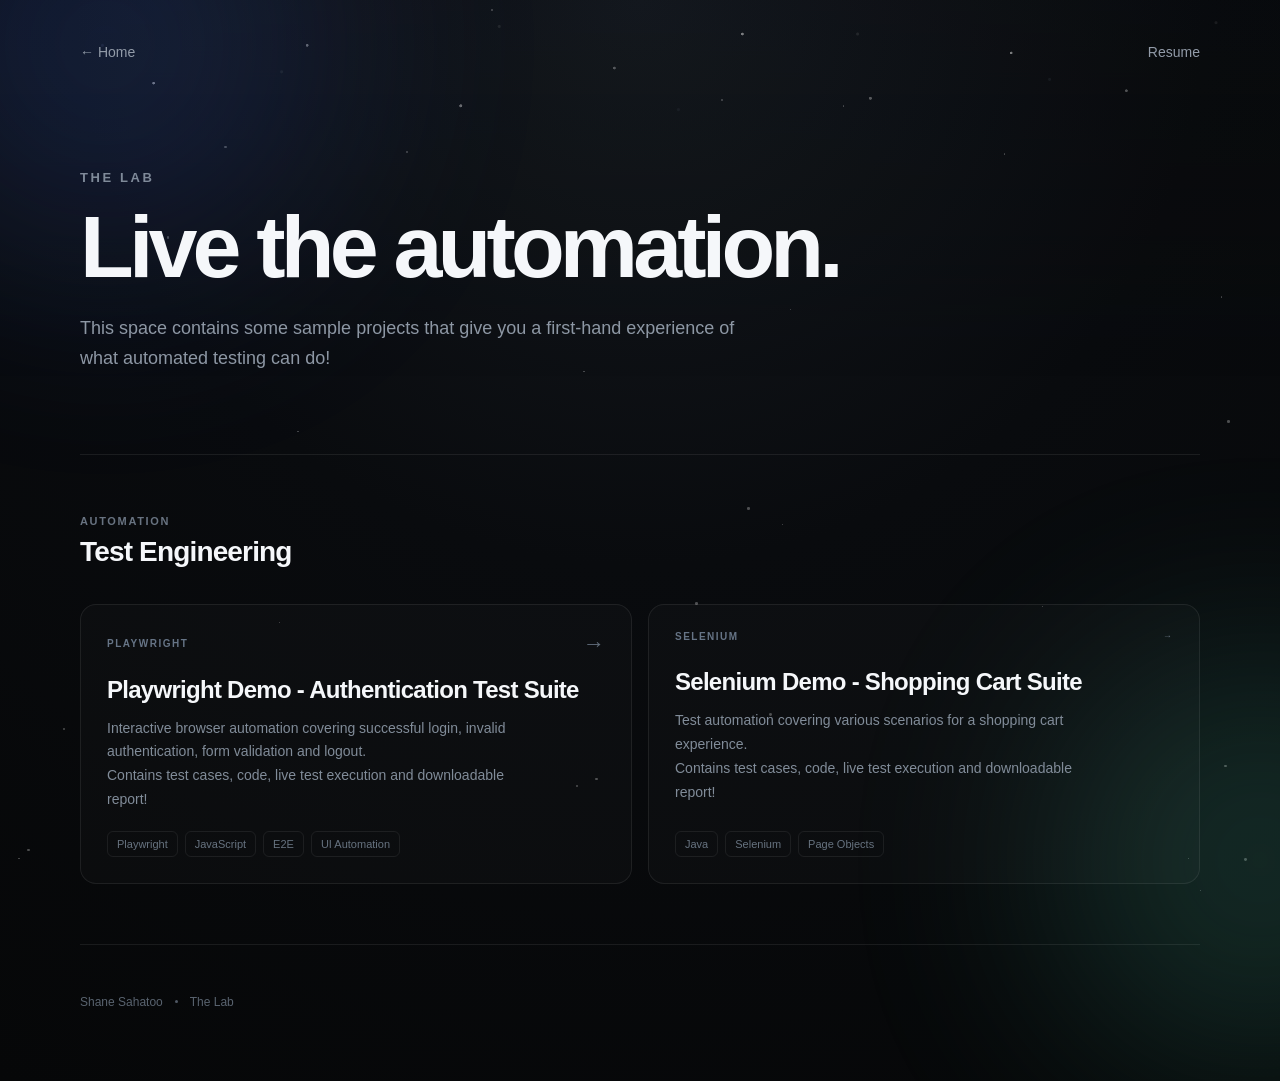
==== lab.html @ c2a59914 "First resume draft" ====
<!DOCTYPE html>
<html lang="en">
<head>
  <meta charset="UTF-8">
  <meta name="viewport" content="width=device-width, initial-scale=1.0">

  <title>The Lab | Shane Sahatoo</title>

  <link rel="stylesheet" href="styles.css">
</head>

<body class="lab-page">

<div id="particles" class="particles"></div>
<div class="star-sky"></div>

<div class="background-glow background-glow-one"></div>
<div class="background-glow background-glow-two"></div>

<main class="lab-shell">

  <nav class="resume-nav">

    <a href="index.html" class="back-link">
      ← Home
    </a>

    <div class="resume-nav-actions">

      <a href="resume.html" class="nav-link">
        Resume
      </a>

    </div>

  </nav>

  <header class="lab-header">

    <p class="eyebrow">
      THE LAB
    </p>

    <h1 class="lab-title">
      Live the automation.
    </h1>

    <p class="lab-description">
      This space contains some sample projects that give
      you a first-hand experience of what automated testing can do!
    </p>

  </header>

  <section class="lab-section">

    <div class="lab-section-heading">

      <div>
        <p class="lab-label">
          AUTOMATION
        </p>

        <h2>
          Test Engineering
        </h2>
      </div>

    </div>

    <div class="lab-project-grid">

      <a
              href="labs/playwright-login.html"
              class="lab-project-card"
      >

        <div class="project-card-top">

                        <span class="project-framework">
                            PLAYWRIGHT
                        </span>

          <span class="project-arrow">
                            →
                        </span>

        </div>

        <div>

          <h3>
            Playwright Demo - Authentication Test Suite
          </h3>

          <p>
            Interactive browser automation covering
            successful login, invalid authentication,
            form validation and logout.
          </p>
          <p>
            Contains test cases, code, live test execution
            and downloadable report!
          </p>

        </div>

        <div class="project-tags">

          <span>Playwright</span>
          <span>JavaScript</span>
          <span>E2E</span>
          <span>UI Automation</span>

        </div>

      </a>


      <a
              href="labs/selenium-cart.html"
              class="lab-project-card"
      >

        <div class="project-card-top">

                        <span class="project-framework">
                            SELENIUM
                        </span>

          <span class="project-coming">
                            →
                        </span>

        </div>

        <div>

          <h3>
            Selenium Demo - Shopping Cart Suite
          </h3>

          <p>
            Test automation covering various scenarios
            for a shopping cart experience.
          </p>
          <p>
            Contains test cases, code, live test execution
            and downloadable report!
          </p>

        </div>

        <div class="project-tags">

          <span>Java</span>
          <span>Selenium</span>
          <span>Page Objects</span>

        </div>

      </a>

    </div>

  </section>


<!--  <section class="lab-section">-->

<!--    <div class="lab-section-heading">-->

<!--      <div>-->
<!--        <p class="lab-label">-->
<!--          EXPANDING THE LAB-->
<!--        </p>-->

<!--        <h2>-->
<!--          Data & AI-->
<!--        </h2>-->
<!--      </div>-->

<!--    </div>-->

<!--    <div class="lab-project-grid">-->

<!--      <div class="lab-project-card coming-soon">-->

<!--        <div class="project-card-top">-->

<!--                        <span class="project-framework">-->
<!--                            DATA SCIENCE-->
<!--                        </span>-->

<!--          <span class="project-coming">-->
<!--                            COMING SOON-->
<!--                        </span>-->

<!--        </div>-->

<!--        <div>-->

<!--          <h3>-->
<!--            Data Analysis Projects-->
<!--          </h3>-->

<!--          <p>-->
<!--            Exploratory analysis, visualization-->
<!--            and data-driven experiments.-->
<!--          </p>-->

<!--        </div>-->

<!--      </div>-->


<!--      <div class="lab-project-card coming-soon">-->

<!--        <div class="project-card-top">-->

<!--                        <span class="project-framework">-->
<!--                            MACHINE LEARNING-->
<!--                        </span>-->

<!--          <span class="project-coming">-->
<!--                            COMING SOON-->
<!--                        </span>-->

<!--        </div>-->

<!--        <div>-->

<!--          <h3>-->
<!--            Machine Learning Experiments-->
<!--          </h3>-->

<!--          <p>-->
<!--            Model training, evaluation-->
<!--            and interactive prediction projects.-->
<!--          </p>-->

<!--        </div>-->

<!--      </div>-->

<!--    </div>-->

<!--  </section>-->

  <footer class="resume-footer">

    <p>Shane Sahatoo</p>

    <span></span>

    <p>The Lab</p>

  </footer>

</main>

<script src="script.js"></script>

</body>
</html>
---- styles.css ----
* {
box-sizing: border-box;
margin: 0;
padding: 0;
}

html {
scroll-behavior: smooth;
}

body {
min-height: 100vh;
overflow-x: hidden;

font-family:
Inter,
-apple-system,
BlinkMacSystemFont,
"Segoe UI",
sans-serif;

background:
radial-gradient(circle at top, #15191f 0%, #090b0e 45%, #060708 100%);

color: #f5f7fa;
}

/* Subtle background lighting */

.background-glow {
position: fixed;
border-radius: 50%;
filter: blur(120px);
pointer-events: none;
opacity: 0.18;
}

.background-glow-one {
width: 450px;
height: 450px;
background: #4f7cff;

top: -180px;
left: -120px;
}

.background-glow-two {
width: 400px;
height: 400px;
background: #5be7c4;

right: -180px;
bottom: -160px;
}

/* Main layout */

.hero {
position: relative;
z-index: 1;

min-height: 100vh;
max-width: 1100px;

margin: 0 auto;
padding: 72px 32px 32px;

display: flex;
flex-direction: column;
justify-content: center;
}

/* Intro */

.intro {
    max-width: 780px;
    margin: 0 auto 56px;

    text-align: center;
}

.eyebrow {
margin-bottom: 20px;

font-size: 13px;
font-weight: 600;

letter-spacing: 0.2em;

color: #7f8a99;
}

h1 {
font-size: clamp(52px, 8vw, 92px);
font-weight: 650;

letter-spacing: -0.055em;
line-height: 0.95;

margin-bottom: 28px;
}

.tagline {
font-size: clamp(24px, 3vw, 36px);
font-weight: 400;

line-height: 1.2;
letter-spacing: -0.025em;

color: #d9dde3;

margin-bottom: 24px;
}

.tagline span {
color: #8292ad;
}

.description {
    max-width: 680px;
    margin: 0 auto;

    font-size: 17px;
    line-height: 1.7;

    color: #8f98a5;
}

/* Cards */

.actions {
display: grid;
grid-template-columns: repeat(2, 1fr);

gap: 18px;

margin-bottom: 56px;
}

.option-card {
position: relative;

width: 100%;
min-height: 190px;

display: flex;
flex-direction: column;
justify-content: space-between;

padding: 24px;

text-align: left;

background: rgba(255, 255, 255, 0.025);

border: 1px solid rgba(255, 255, 255, 0.09);
border-radius: 18px;

color: inherit;

cursor: pointer;

backdrop-filter: blur(14px);

transition:
transform 0.25s ease,
border-color 0.25s ease,
background 0.25s ease;
}

.option-card:hover {
transform: translateY(-5px);

border-color: rgba(255, 255, 255, 0.2);

background: rgba(255, 255, 255, 0.055);
}

.option-number {
font-size: 12px;
font-weight: 600;

letter-spacing: 0.14em;

color: #616a76;
}

.option-content h2 {
margin-bottom: 10px;

font-size: 27px;
font-weight: 550;

letter-spacing: -0.03em;
}

.option-content p {
max-width: 380px;

font-size: 15px;
line-height: 1.6;

color: #8d96a3;
}

.arrow {
position: absolute;

right: 24px;
top: 24px;

font-size: 24px;

color: #59616c;

transition:
transform 0.25s ease,
color 0.25s ease;
}

.option-card:hover .arrow {
transform: translateX(5px);
color: #f5f7fa;
}

/* Slight distinction for the Lab */

.lab-card {
background:
linear-gradient(
135deg,
rgba(79, 124, 255, 0.08),
rgba(255, 255, 255, 0.025)
);
}

.lab-card:hover {
border-color: rgba(104, 142, 255, 0.35);
}

/* Footer */

footer {
display: flex;
align-items: center;
justify-content: center;
gap: 12px;

font-size: 12px;

color: #5f6874;
}

footer span {
width: 3px;
height: 3px;

background: #505864;

border-radius: 50%;
}

/* Mobile */

@media (max-width: 700px) {

.hero {
padding: 60px 20px 28px;
justify-content: flex-start;
}

.intro {
margin-top: 40px;
margin-bottom: 42px;
}

h1 {
font-size: 52px;
}

.tagline {
font-size: 25px;
}

.description {
font-size: 16px;
}

.actions {
grid-template-columns: 1fr;
margin-bottom: 42px;
}

.option-card {
min-height: 165px;
}

footer {
flex-wrap: wrap;
}
}
/* Animated drifting glows */

.background-glow-one {
    animation: driftOne 14s ease-in-out infinite alternate;
}

.background-glow-two {
    animation: driftTwo 18s ease-in-out infinite alternate;
}

@keyframes driftOne {
    from {
        transform: translate(0, 0) scale(1);
    }

    to {
        transform: translate(90px, 70px) scale(1.15);
    }
}

@keyframes driftTwo {
    from {
        transform: translate(0, 0) scale(1);
    }

    to {
        transform: translate(-80px, -60px) scale(1.1);
    }
}

/* Particle layer */

.particles {
    position: fixed;
    inset: 0;

    pointer-events: none;
    overflow: hidden;

    z-index: 0;
}

.particle {
    position: absolute;

    width: 3px;
    height: 3px;

    border-radius: 50%;

    background: rgba(255, 255, 255, 0.28);

    animation: floatParticle linear infinite;
}

@keyframes floatParticle {
    from {
        transform: translateY(20px);
        opacity: 0;
    }

    15% {
        opacity: 0.4;
    }

    85% {
        opacity: 0.4;
    }

    to {
        transform: translateY(-120px);
        opacity: 0;
    }
}

/* Keep actual content above particles */

.hero {
    z-index: 1;
}

/* Accessibility */

@media (prefers-reduced-motion: reduce) {

    .background-glow,
    .particle {
        animation: none !important;
    }
}
.intro > *,
.actions,
footer {
    opacity: 0;
    transform: translateY(18px);

    animation: fadeUp 0.7s ease forwards;
}

.eyebrow {
    animation-delay: 0.1s;
}

h1 {
    animation-delay: 0.22s;
}

.tagline {
    animation-delay: 0.34s;
}

.description {
    animation-delay: 0.46s;
}

.actions {
    animation-delay: 0.6s;
}

footer {
    animation-delay: 0.75s;
}

@keyframes fadeUp {
    to {
        opacity: 1;
        transform: translateY(0);
    }
}

/* Slight extra animation on the cards */

.option-card {
    overflow: hidden;
}

.option-card::before {
    content: "";

    position: absolute;
    inset: 0;

    background: linear-gradient(
        120deg,
        transparent 20%,
        rgba(255, 255, 255, 0.055) 50%,
        transparent 80%
    );

    transform: translateX(-120%);

    transition: transform 0.7s ease;
}

.option-card:hover::before {
    transform: translateX(120%);
}

/* Respect reduced-motion preferences */

@media (prefers-reduced-motion: reduce) {

    .intro > *,
    .actions,
    footer {
        opacity: 1;
        transform: none;
        animation: none;
    }

    .option-card::before {
        display: none;
    }
}
/* -------------------------
   Subtle star sky at top
-------------------------- */

.star-sky {
    position: fixed;
    top: 0;
    left: 0;
    width: 100%;
    height: 42vh;

    pointer-events: none;
    z-index: 0;

    opacity: 0.58;

    background:
        radial-gradient(circle at 12% 22%, rgba(255, 255, 255, 0.95) 0 1px, transparent 1.6px),
        radial-gradient(circle at 24% 12%, rgba(255, 255, 255, 0.7) 0 1px, transparent 1.7px),
        radial-gradient(circle at 36% 28%, rgba(255, 255, 255, 0.9) 0 1.2px, transparent 1.8px),
        radial-gradient(circle at 48% 18%, rgba(255, 255, 255, 0.6) 0 1px, transparent 1.7px),
        radial-gradient(circle at 58% 9%, rgba(255, 255, 255, 0.85) 0 1px, transparent 1.7px),
        radial-gradient(circle at 68% 26%, rgba(255, 255, 255, 0.7) 0 1.1px, transparent 1.8px),
        radial-gradient(circle at 79% 14%, rgba(255, 255, 255, 0.9) 0 1px, transparent 1.6px),
        radial-gradient(circle at 88% 24%, rgba(255, 255, 255, 0.65) 0 1px, transparent 1.7px),
        linear-gradient(
            to bottom,
            rgba(10, 13, 18, 0.1) 0%,
            rgba(10, 13, 18, 0.22) 35%,
            rgba(10, 13, 18, 0.5) 70%,
            rgba(10, 13, 18, 0.95) 100%
        );

    mask-image: linear-gradient(to bottom, rgba(0, 0, 0, 1), rgba(0, 0, 0, 0));
    -webkit-mask-image: linear-gradient(to bottom, rgba(0, 0, 0, 1), rgba(0, 0, 0, 0));
}

.star-sky::before {
    background:
        radial-gradient(circle at 18% 30%, rgba(255,255,255,0.55) 0 1px, transparent 2px),
        radial-gradient(circle at 30% 8%, rgba(255,255,255,0.40) 0 1px, transparent 2px),
        radial-gradient(circle at 43% 24%, rgba(255,255,255,0.50) 0 1px, transparent 2px),
        radial-gradient(circle at 61% 16%, rgba(255,255,255,0.38) 0 1px, transparent 2px),
        radial-gradient(circle at 74% 31%, rgba(255,255,255,0.48) 0 1px, transparent 2px),
        radial-gradient(circle at 91% 11%, rgba(255,255,255,0.42) 0 1px, transparent 2px);

    opacity: 0.45;

    animation:
        starDrift 28s ease-in-out infinite alternate,
        starTwinkle 5s ease-in-out infinite alternate;
}

.star-sky::after {
    content: "";
    position: absolute;
    inset: 0;
    pointer-events: none;
}

.star-sky::before {
    background:
        radial-gradient(circle at 18% 30%, rgba(255, 255, 255, 0.45) 0 1px, transparent 2px),
        radial-gradient(circle at 30% 8%, rgba(255, 255, 255, 0.35) 0 1px, transparent 2px),
        radial-gradient(circle at 43% 24%, rgba(255, 255, 255, 0.4) 0 1px, transparent 2px),
        radial-gradient(circle at 61% 16%, rgba(255, 255, 255, 0.35) 0 1px, transparent 2px),
        radial-gradient(circle at 74% 31%, rgba(255, 255, 255, 0.4) 0 1px, transparent 2px),
        radial-gradient(circle at 91% 11%, rgba(255, 255, 255, 0.35) 0 1px, transparent 2px);

    opacity: 0.55;
    animation: twinkleSlow 6s ease-in-out infinite alternate;
}

.star-sky::after {
     background:
            radial-gradient(circle at 8% 12%, rgba(200,220,255,0.40) 0 1px, transparent 2px),
            radial-gradient(circle at 22% 19%, rgba(255,255,255,0.34) 0 1px, transparent 2px),
            radial-gradient(circle at 39% 7%, rgba(255,255,255,0.42) 0 1px, transparent 2px),
            radial-gradient(circle at 53% 29%, rgba(190,215,255,0.35) 0 1px, transparent 2px),
            radial-gradient(circle at 67% 9%, rgba(255,255,255,0.45) 0 1px, transparent 2px),
            radial-gradient(circle at 82% 21%, rgba(210,230,255,0.36) 0 1px, transparent 2px),
            radial-gradient(circle at 95% 6%, rgba(255,255,255,0.38) 0 1px, transparent 2px);

        opacity: 0.35;

        animation:
            starDriftSecond 36s ease-in-out infinite alternate,
            starTwinkleSecond 7s ease-in-out infinite alternate;
    }

    @keyframes skyHaze {
        from {
            transform: translateX(-8px) translateY(0);
            opacity: 0.55;
        }

        to {
            transform: translateX(10px) translateY(6px);
            opacity: 0.85;
        }
}

@keyframes twinkleSlow {
    from {
        opacity: 0.25;
    }
    to {
        opacity: 0.6;
    }
}
@keyframes starDrift {
    from {
        transform: translateX(-8px);
    }

    to {
        transform: translateX(18px);
    }
}
@keyframes starDriftSecond {
    from {
        transform: translateX(-14px);
    }

    to {
        transform: translateX(24px);
    }
}

@keyframes starTwinkle {
    0% {
        opacity: 0.28;
    }

    35% {
        opacity: 0.48;
    }

    65% {
        opacity: 0.34;
    }

    100% {
        opacity: 0.55;
    }
}
/* =========================================================
   RESUME PAGE
========================================================= */

.resume-page {
    min-height: 100vh;
}

.resume-shell {
    position: relative;
    z-index: 1;

    width: min(1120px, calc(100% - 48px));
    margin: 0 auto;

    padding: 32px 0 72px;
}

/* Navigation */

.resume-nav {
    display: flex;
    align-items: center;
    justify-content: space-between;

    padding: 12px 0 60px;
}

.back-link,
.nav-link,
.download-button {
    text-decoration: none;
    color: #929ba8;

    font-size: 14px;

    transition:
        color 0.2s ease,
        border-color 0.2s ease,
        background 0.2s ease;
}

.back-link:hover,
.nav-link:hover {
    color: #ffffff;
}

.resume-nav-actions {
    display: flex;
    align-items: center;
    gap: 22px;
}

.download-button {
    padding: 10px 16px;

    border: 1px solid rgba(255,255,255,0.13);
    border-radius: 9px;

    color: #dce1e7;
}

.download-button:hover {
    color: white;
    border-color: rgba(255,255,255,0.28);
    background: rgba(255,255,255,0.04);
}


/* Header */

.resume-header {
    max-width: 850px;

    padding-bottom: 72px;
}

.resume-name {
    font-size: clamp(48px, 7vw, 82px);

    margin-bottom: 24px;
}

.resume-title {
    max-width: 750px;

    margin-bottom: 24px;

    color: #c6ccd4;

    font-size: clamp(20px, 2.5vw, 28px);
    line-height: 1.35;

    letter-spacing: -0.02em;
}

.resume-summary {
    max-width: 760px;

    color: #8e98a5;

    font-size: 17px;
    line-height: 1.75;
}


/* Main sections */

.resume-section {
    padding: 56px 0;

    border-top: 1px solid rgba(255,255,255,0.08);
}

.section-heading {
    display: flex;
    align-items: center;
    gap: 14px;

    margin-bottom: 42px;
}

.section-heading span {
    color: #555f6d;

    font-size: 12px;
    letter-spacing: 0.12em;
}

.section-heading h2 {
    font-size: 25px;
    font-weight: 550;

    letter-spacing: -0.03em;
}


/* Experience */

.experience-list {
    display: flex;
    flex-direction: column;
}

.experience-item {
    display: grid;
    grid-template-columns: 260px 1fr;

    gap: 50px;

    padding: 42px 0;

    border-top: 1px solid rgba(255,255,255,0.055);
}

.experience-item:first-child {
    border-top: none;
    padding-top: 0;
}

.experience-meta h3 {
    margin-bottom: 6px;

    font-size: 18px;
    font-weight: 550;
}

.experience-meta p {
    margin-bottom: 8px;

    color: #a2abb7;
}

.experience-meta span {
    color: #626c79;

    font-size: 13px;
}

.experience-content > p {
    margin-bottom: 20px;

    color: #a3acb7;

    line-height: 1.7;
}

.experience-content ul {
    padding-left: 18px;

    color: #8d97a4;

    line-height: 1.7;
}

.experience-content li {
    margin-bottom: 11px;
}

.tech-tags {
    display: flex;
    flex-wrap: wrap;

    gap: 8px;

    margin-top: 24px;
}

.tech-tags span {
    padding: 6px 10px;

    border: 1px solid rgba(255,255,255,0.08);
    border-radius: 6px;

    background: rgba(255,255,255,0.025);

    color: #788492;

    font-size: 12px;
}


/* Skills */

.skills-grid {
    display: grid;

    grid-template-columns: repeat(3, 1fr);

    gap: 16px;
}

.skill-group {
    padding: 24px;

    border: 1px solid rgba(255,255,255,0.075);
    border-radius: 14px;

    background: rgba(255,255,255,0.018);
}

.skill-group h3 {
    margin-bottom: 12px;

    font-size: 16px;
    font-weight: 550;
}

.skill-group p {
    color: #848e9b;

    font-size: 14px;
    line-height: 1.6;
}


/* Certifications */

.credential-grid {
    display: grid;

    grid-template-columns: repeat(3, 1fr);

    gap: 16px;
}

.credential-card {
    min-height: 120px;

    padding: 22px;

    border: 1px solid rgba(255,255,255,0.075);
    border-radius: 14px;

    background: rgba(255,255,255,0.018);
}

.credential-card h3 {
    margin-bottom: 10px;

    font-size: 15px;
    font-weight: 550;

    color: #d8dde4;
}

.credential-card p {
    color: #7d8793;

    font-size: 14px;
    line-height: 1.5;
}


/* Education */

.education-card {
    max-width: 520px;
}

.education-card h3 {
    margin-bottom: 8px;

    font-size: 20px;
    font-weight: 550;
}

.education-card p {
    color: #858f9c;
}


/* Footer */

.resume-footer {
    display: flex;
    align-items: center;
    justify-content: flex-start;

    gap: 12px;

    padding-top: 50px;

    color: #59636f;

    font-size: 12px;

    border-top: 1px solid rgba(255,255,255,0.08);
}


/* Mobile */

@media (max-width: 760px) {

    .resume-shell {
        width: min(100% - 36px, 1120px);
    }

    .resume-nav {
        align-items: flex-start;

        padding-bottom: 46px;
    }

    .resume-nav-actions {
        gap: 12px;
    }

    .nav-link {
        display: none;
    }

    .resume-header {
        padding-bottom: 55px;
    }

    .resume-name {
        font-size: 48px;
    }

    .experience-item {
        grid-template-columns: 1fr;

        gap: 24px;

        padding: 34px 0;
    }

    .skills-grid,
    .credential-grid {
        grid-template-columns: 1fr;
    }

    .resume-section {
        padding: 44px 0;
    }
}
.option-card,
.option-card:visited,
.option-card:hover,
.option-card:active {
    text-decoration: none;
}

/* =========================================================
   LAB PAGE
========================================================= */

.lab-shell {
    position: relative;
    z-index: 1;

    width: min(1120px, calc(100% - 48px));

    margin: 0 auto;

    padding: 32px 0 72px;
}


/* Header */

.lab-header {
    max-width: 760px;

    padding: 50px 0 80px;
}

.lab-title {
    font-size: clamp(52px, 8vw, 88px);

    margin-bottom: 24px;

    letter-spacing: -0.055em;
}

.lab-description {
    max-width: 680px;

    font-size: 18px;
    line-height: 1.7;

    color: #8d97a4;
}


/* Sections */

.lab-section {
    padding: 60px 0;

    border-top: 1px solid rgba(255,255,255,0.08);
}

.lab-section-heading {
    display: flex;
    justify-content: space-between;
    align-items: flex-end;

    gap: 24px;

    margin-bottom: 36px;
}

.lab-label {
    margin-bottom: 9px;

    font-size: 11px;
    font-weight: 600;

    letter-spacing: 0.15em;

    color: #687381;
}

.lab-section-heading h2 {
    font-size: 28px;

    font-weight: 550;

    letter-spacing: -0.03em;
}

.lab-status {
    padding: 7px 11px;

    border: 1px solid rgba(120,160,255,0.2);

    border-radius: 999px;

    background: rgba(80,120,220,0.06);

    color: #8da5d9;

    font-size: 12px;
}


/* Main automation layout */

.automation-demo {
    display: grid;

    grid-template-columns: 1.2fr 0.8fr;

    gap: 18px;
}


/* Browser */

.demo-window {
    overflow: hidden;

    border: 1px solid rgba(255,255,255,0.09);

    border-radius: 16px;

    background: rgba(255,255,255,0.02);
}

.window-toolbar {
    min-height: 48px;

    display: flex;
    align-items: center;

    padding: 0 14px;

    border-bottom: 1px solid rgba(255,255,255,0.07);

    background: rgba(255,255,255,0.02);
}

.window-dots {
    display: flex;

    gap: 6px;
}

.window-dots span {
    width: 8px;
    height: 8px;

    border-radius: 50%;

    background: #4a515c;
}

.window-address {
    margin: 0 auto;

    color: #65707c;

    font-size: 11px;
}


/* Demo application */

.demo-app {
    min-height: 440px;

    display: flex;
    align-items: center;
    justify-content: center;

    padding: 40px;

    background:
        radial-gradient(
            circle at top,
            rgba(60,90,150,0.08),
            transparent 55%
        );
}

.login-screen {
    width: 100%;
    max-width: 340px;
}

.demo-app-label {
    margin-bottom: 12px;

    color: #637083;

    font-size: 10px;

    letter-spacing: 0.16em;
}

.login-screen h3 {
    margin-bottom: 8px;

    font-size: 28px;

    font-weight: 550;

    letter-spacing: -0.03em;
}

.demo-subtext {
    margin-bottom: 30px;

    color: #7e8996;

    font-size: 14px;
}

.demo-form {
    display: flex;

    flex-direction: column;
}

.demo-form label {
    margin-bottom: 7px;

    color: #8993a0;

    font-size: 12px;
}

.demo-form input {
    height: 46px;

    margin-bottom: 18px;

    padding: 0 13px;

    border: 1px solid rgba(255,255,255,0.1);

    border-radius: 8px;

    outline: none;

    background: rgba(255,255,255,0.035);

    color: white;

    font-size: 15px;

    transition:
        border-color 0.2s ease,
        box-shadow 0.2s ease;
}

.demo-form input.active-field {
    border-color: rgba(110,150,255,0.55);

    box-shadow:
        0 0 0 3px rgba(80,120,220,0.08);
}

.demo-login-button {
    height: 46px;

    border: none;

    border-radius: 8px;

    background: #e8ebef;

    color: #101317;

    font-size: 14px;

    font-weight: 600;

    cursor: pointer;
}


/* Success screen */

.dashboard-screen {
    text-align: center;

    max-width: 350px;
}

.success-icon {
    width: 60px;
    height: 60px;

    display: flex;
    align-items: center;
    justify-content: center;

    margin: 0 auto 20px;

    border-radius: 50%;

    background: rgba(90,210,150,0.1);

    border: 1px solid rgba(90,210,150,0.25);

    color: #71d69d;

    font-size: 24px;
}

.dashboard-screen h3 {
    margin-bottom: 10px;

    font-size: 26px;
}

.dashboard-screen p {
    color: #86919e;

    line-height: 1.6;
}


/* Test runner */

.test-runner {
    display: flex;

    flex-direction: column;

    min-height: 490px;

    padding: 22px;

    border: 1px solid rgba(255,255,255,0.09);

    border-radius: 16px;

    background: rgba(255,255,255,0.018);
}

.runner-header {
    display: flex;

    align-items: flex-start;
    justify-content: space-between;

    gap: 16px;

    margin-bottom: 20px;
}

.runner-label {
    margin-bottom: 6px;

    font-size: 10px;

    letter-spacing: 0.14em;

    color: #626e7d;
}

.runner-header h3 {
    font-size: 15px;

    font-weight: 500;
}

.test-status {
    padding: 6px 9px;

    border-radius: 999px;

    font-size: 10px;

    letter-spacing: 0.08em;
}

.test-status.idle {
    background: rgba(255,255,255,0.05);

    color: #818b98;
}

.test-status.running {
    background: rgba(90,140,255,0.1);

    color: #88a5e4;
}

.test-status.passed {
    background: rgba(70,200,130,0.1);

    color: #6bd398;
}


/* Console */

.test-console {
    flex: 1;

    min-height: 300px;

    padding: 18px;

    overflow: hidden;

    border: 1px solid rgba(255,255,255,0.065);

    border-radius: 10px;

    background: #080a0c;

    font-family:
        "SFMono-Regular",
        Consolas,
        "Liberation Mono",
        monospace;

    font-size: 12px;

    line-height: 1.8;

    color: #aeb7c1;
}

.console-line {
    animation: consoleAppear 0.3s ease forwards;
}

.console-muted {
    color: #59636f;
}

.console-success {
    color: #64cc92;
}

.console-command {
    color: #8ca7df;
}

@keyframes consoleAppear {
    from {
        opacity: 0;
        transform: translateY(3px);
    }

    to {
        opacity: 1;
        transform: translateY(0);
    }
}


/* Runner buttons */

.runner-actions {
    display: flex;

    gap: 10px;

    margin-top: 16px;
}

.run-test-button,
.reset-test-button {
    min-height: 44px;

    padding: 0 17px;

    border-radius: 8px;

    cursor: pointer;

    font-size: 13px;
}

.run-test-button {
    flex: 1;

    border: none;

    background: #e9edf2;

    color: #11151a;

    font-weight: 600;
}

.run-test-button:disabled {
    opacity: 0.5;

    cursor: default;
}

.reset-test-button {
    border: 1px solid rgba(255,255,255,0.1);

    background: transparent;

    color: #8d97a4;
}


/* Code */

.code-preview {
    margin-top: 18px;

    overflow: hidden;

    border: 1px solid rgba(255,255,255,0.075);

    border-radius: 14px;

    background: rgba(255,255,255,0.014);
}

.code-header {
    display: flex;

    align-items: center;
    justify-content: space-between;

    padding: 14px 18px;

    border-bottom: 1px solid rgba(255,255,255,0.065);

    color: #687380;

    font-size: 11px;
}

.code-preview pre {
    overflow-x: auto;

    padding: 24px;

    margin: 0;
}

.code-preview code {
    color: #a8b3bf;

    font-family:
        "SFMono-Regular",
        Consolas,
        monospace;

    font-size: 13px;

    line-height: 1.75;
}


/* Future labs */

.future-grid {
    display: grid;

    grid-template-columns: repeat(3, 1fr);

    gap: 15px;
}

.future-card {
    min-height: 170px;

    padding: 22px;

    border: 1px solid rgba(255,255,255,0.07);

    border-radius: 14px;

    background: rgba(255,255,255,0.015);
}

.future-card span {
    color: #596573;

    font-size: 11px;
}

.future-card h3 {
    margin: 28px 0 9px;

    font-size: 18px;
}

.future-card p {
    color: #7d8794;

    font-size: 14px;

    line-height: 1.6;
}


/* Utility */

.hidden {
    display: none;
}


/* Mobile */

@media (max-width: 800px) {

    .lab-shell {
        width: min(100% - 36px, 1120px);
    }

    .lab-header {
        padding: 35px 0 60px;
    }

    .lab-title {
        font-size: 52px;
    }

    .automation-demo {
        grid-template-columns: 1fr;
    }

    .demo-app {
        min-height: 390px;

        padding: 28px 20px;
    }

    .future-grid {
        grid-template-columns: 1fr;
    }

    .lab-section-heading {
        align-items: flex-start;

        flex-direction: column;
    }

}

.login-error {
    margin-bottom: 18px;
    padding: 11px 13px;

    border: 1px solid rgba(230, 100, 100, 0.2);
    border-radius: 8px;

    background: rgba(230, 100, 100, 0.06);

    color: #d98686;

    font-size: 13px;
}

.demo-logout-button {
    margin-top: 24px;

    min-height: 44px;
    padding: 0 18px;

    border: 1px solid rgba(255,255,255,0.1);
    border-radius: 8px;

    background: transparent;

    color: #c4cbd4;

    cursor: pointer;
}

.console-error {
    color: #d97f7f;
}

.test-status.failed {
    background: rgba(220, 80, 80, 0.1);
    color: #db8585;
}

/* =========================================================
   TEST CASE EXPLORER
========================================================= */

.test-explorer {
    margin-top: 22px;

    padding-top: 48px;

    border-top: 1px solid rgba(255,255,255,0.07);
}

.test-explorer-header {
    display: flex;
    justify-content: space-between;
    align-items: flex-end;

    gap: 30px;

    margin-bottom: 26px;
}

.test-explorer-header h2 {
    font-size: 26px;
    font-weight: 550;

    letter-spacing: -0.03em;
}

.explorer-description {
    max-width: 400px;

    color: #747f8d;

    font-size: 13px;
    line-height: 1.6;
}


/* Layout */

.test-explorer-layout {
    display: grid;

    grid-template-columns: 330px 1fr;

    gap: 16px;
}


/* Test case menu */

.test-case-list {
    display: flex;
    flex-direction: column;

    gap: 8px;
}

.test-case-item {
    width: 100%;

    display: flex;
    align-items: center;

    gap: 13px;

    padding: 15px;

    text-align: left;

    border: 1px solid rgba(255,255,255,0.07);
    border-radius: 10px;

    background: rgba(255,255,255,0.015);

    color: inherit;

    cursor: pointer;

    transition:
        background 0.2s ease,
        border-color 0.2s ease,
        transform 0.2s ease;
}

.test-case-item:hover {
    background: rgba(255,255,255,0.035);

    border-color: rgba(255,255,255,0.13);
}

.test-case-item.active {
    border-color: rgba(100,140,230,0.35);

    background: rgba(80,120,210,0.07);
}

.test-case-status {
    width: 27px;
    height: 27px;

    flex-shrink: 0;

    display: flex;
    align-items: center;
    justify-content: center;

    border-radius: 50%;

    background: rgba(70,200,130,0.08);

    color: #67cf94;

    font-size: 12px;
}

.test-case-item strong {
    display: block;

    margin-bottom: 4px;

    font-size: 13px;
    font-weight: 550;
}

.test-case-item small {
    display: block;

    color: #687381;

    font-size: 11px;
}


/* Details */

.test-detail-panel {
    min-height: 410px;

    padding: 25px;

    border: 1px solid rgba(255,255,255,0.075);
    border-radius: 13px;

    background: rgba(255,255,255,0.016);
}

.test-detail-heading {
    display: flex;

    align-items: flex-start;
    justify-content: space-between;

    gap: 20px;
}

.test-detail-heading h3 {
    font-size: 21px;

    font-weight: 550;

    letter-spacing: -0.025em;
}

.test-type {
    padding: 6px 9px;

    border: 1px solid rgba(255,255,255,0.08);

    border-radius: 999px;

    color: #7e8997;

    font-size: 10px;

    text-transform: uppercase;

    letter-spacing: 0.08em;
}

.test-description {
    max-width: 650px;

    margin-top: 14px;

    color: #828d9a;

    font-size: 14px;

    line-height: 1.65;
}


/* Tabs */

.test-view-tabs {
    display: flex;

    gap: 5px;

    margin: 28px 0 22px;

    padding-bottom: 10px;

    border-bottom: 1px solid rgba(255,255,255,0.07);
}

.test-view-tab {
    padding: 8px 12px;

    border: none;
    border-radius: 6px;

    background: transparent;

    color: #6f7a88;

    font-size: 12px;

    cursor: pointer;
}

.test-view-tab:hover {
    color: #c7cdd5;
}

.test-view-tab.active {
    background: rgba(255,255,255,0.05);

    color: #e1e5ea;
}


/* Steps */

.test-steps-list {
    margin: 0;

    padding-left: 24px;

    color: #9aa4af;

    line-height: 1.7;
}

.test-steps-list li {
    margin-bottom: 13px;

    padding-left: 5px;
}


/* Code inside explorer */

.test-code-preview {
    margin-top: 0;
}

.test-code-preview pre {
    max-height: 360px;
}


/* Mobile */

@media (max-width: 800px) {

    .test-explorer-header {
        flex-direction: column;
        align-items: flex-start;
    }

    .test-explorer-layout {
        grid-template-columns: 1fr;
    }

    .test-detail-panel {
        min-height: auto;
    }

}

#downloadReportButton:disabled {
    opacity: 0.4;
    cursor: default;
}

/* =========================================================
   LAB PROJECT HUB
========================================================= */

.lab-project-grid {
    display: grid;

    grid-template-columns: repeat(2, 1fr);

    gap: 16px;
}

.lab-project-card {
    min-height: 280px;

    display: flex;
    flex-direction: column;
    justify-content: space-between;

    padding: 26px;

    text-decoration: none;

    border: 1px solid rgba(255,255,255,0.075);
    border-radius: 16px;

    background: rgba(255,255,255,0.018);

    color: inherit;

    transition:
        transform 0.25s ease,
        border-color 0.25s ease,
        background 0.25s ease;
}

a.lab-project-card:hover {
    transform: translateY(-4px);

    border-color: rgba(110,145,230,0.28);

    background: rgba(255,255,255,0.035);
}

.project-card-top {
    display: flex;
    align-items: center;
    justify-content: space-between;
}

.project-framework {
    color: #667486;

    font-size: 10px;

    font-weight: 600;

    letter-spacing: 0.15em;
}

.project-arrow {
    color: #606c79;

    font-size: 22px;

    transition: transform 0.2s ease;
}

a.lab-project-card:hover .project-arrow {
    transform: translateX(5px);

    color: white;
}

.lab-project-card h3 {
    margin-bottom: 13px;

    font-size: 24px;

    font-weight: 550;

    letter-spacing: -0.03em;
}

.lab-project-card p {
    max-width: 430px;

    color: #818c99;

    font-size: 14px;

    line-height: 1.7;
}

.project-tags {
    display: flex;

    flex-wrap: wrap;

    gap: 7px;
}

.project-tags span {
    padding: 6px 9px;

    border: 1px solid rgba(255,255,255,0.07);

    border-radius: 6px;

    color: #677380;

    font-size: 11px;
}

.coming-soon {
    opacity: 0.65;
}

.project-coming {
    color: #626e7c;

    font-size: 9px;

    letter-spacing: 0.12em;
}

@media (max-width: 760px) {

    .lab-project-grid {
        grid-template-columns: 1fr;
    }

}

/* =========================================================
   SELENIUM E-COMMERCE DEMO
========================================================= */

.selenium-store {
    position: relative;

    min-height: 490px;

    padding: 25px;

    background:
        radial-gradient(
            circle at 50% 0%,
            rgba(75, 110, 170, 0.08),
            transparent 55%
        );
}


/* Store header */

.store-header {
    display: flex;
    align-items: center;
    justify-content: space-between;

    gap: 20px;

    margin-bottom: 30px;
}

.store-logo {
    display: block;

    margin-bottom: 4px;

    font-size: 11px;
    font-weight: 650;

    letter-spacing: 0.15em;

    color: #b7c0cb;
}

.store-header p {
    font-size: 11px;

    color: #626d79;
}

.cart-button {
    display: flex;
    align-items: center;

    gap: 9px;

    min-height: 40px;

    padding: 0 12px;

    border: 1px solid rgba(255,255,255,0.1);

    border-radius: 8px;

    background: rgba(255,255,255,0.025);

    color: #c8ced6;

    cursor: pointer;
}

.cart-button span {
    min-width: 21px;
    height: 21px;

    display: flex;
    align-items: center;
    justify-content: center;

    border-radius: 50%;

    background: rgba(100,140,230,0.13);

    color: #9db5ea;

    font-size: 10px;
}


/* Product */

.product-card {
    display: grid;

    grid-template-columns: 170px 1fr;

    overflow: hidden;

    border: 1px solid rgba(255,255,255,0.08);

    border-radius: 15px;

    background: rgba(255,255,255,0.018);

    transition:
        border-color 0.2s ease,
        box-shadow 0.2s ease;
}

.product-card.selenium-highlight {
    border-color: rgba(100,145,245,0.45);

    box-shadow:
        0 0 0 3px rgba(80,120,220,0.06);
}

.product-image {
    min-height: 245px;

    display: flex;
    align-items: center;
    justify-content: center;

    background:
        radial-gradient(
            circle,
            rgba(110,140,200,0.1),
            rgba(255,255,255,0.015)
        );
}

.headphone-icon {
    font-size: 70px;

    filter: grayscale(0.2);
}

.product-info {
    display: flex;
    flex-direction: column;

    justify-content: center;

    padding: 28px;
}

.product-category {
    margin-bottom: 9px;

    color: #637083;

    font-size: 10px;

    letter-spacing: 0.15em;
}

.product-info h3 {
    margin-bottom: 10px;

    font-size: 24px;

    font-weight: 550;

    letter-spacing: -0.03em;
}

.product-description {
    max-width: 360px;

    color: #7f8996;

    font-size: 13px;

    line-height: 1.6;
}

.product-bottom {
    display: flex;
    align-items: center;
    justify-content: space-between;

    gap: 15px;

    margin-top: 28px;
}

.product-price {
    font-size: 21px;

    font-weight: 550;
}


/* Cart panel */

.cart-panel {
    position: absolute;

    inset: 20px;

    z-index: 5;

    padding: 24px;

    border: 1px solid rgba(255,255,255,0.1);

    border-radius: 14px;

    background: #101317;

    box-shadow:
        0 18px 50px rgba(0,0,0,0.35);
}

.cart-panel-header {
    display: flex;
    justify-content: space-between;

    align-items: flex-start;

    margin-bottom: 30px;
}

.cart-panel-header h3 {
    font-size: 23px;

    font-weight: 550;
}

.cart-close-button {
    width: 36px;
    height: 36px;

    border: 1px solid rgba(255,255,255,0.08);

    border-radius: 8px;

    background: transparent;

    color: #9099a5;

    cursor: pointer;

    font-size: 20px;
}

.empty-cart {
    padding: 45px 0;

    text-align: center;

    color: #707b88;

    font-size: 14px;
}

.cart-item {
    display: flex;

    justify-content: space-between;

    gap: 20px;

    padding: 20px 0;

    border-bottom: 1px solid rgba(255,255,255,0.07);
}

.cart-item strong {
    display: block;

    margin-bottom: 7px;
}

.cart-item small {
    color: #77818d;
}

.cart-total {
    display: flex;

    align-items: center;
    justify-content: space-between;

    padding-top: 22px;
}

.cart-total span {
    color: #7e8996;

    font-size: 13px;
}

.cart-total strong {
    font-size: 20px;
}


/* Download disabled */

#downloadSeleniumReportButton:disabled {
    opacity: 0.4;

    cursor: default;
}


/* Mobile */

@media (max-width: 700px) {

    .product-card {
        grid-template-columns: 1fr;
    }

    .product-image {
        min-height: 160px;
    }

    .product-info {
        padding: 22px;
    }

    .product-bottom {
        align-items: flex-start;

        flex-direction: column;
    }

    .product-bottom button {
        width: 100%;
    }

}

/* =========================================================
   MULTI-PRODUCT STORE
========================================================= */

.product-grid {
    display: grid;

    grid-template-columns: repeat(3, 1fr);

    gap: 12px;
}

.product-grid .product-card {
    display: flex;
    flex-direction: column;

    min-width: 0;
}

.product-grid .product-image {
    min-height: 125px;
}

.product-icon {
    font-size: 45px;
}

.product-grid .product-info {
    flex: 1;

    padding: 18px;
}

.product-grid .product-info h3 {
    font-size: 17px;
}

.product-grid .product-description {
    font-size: 12px;
}

.product-grid .product-bottom {
    margin-top: auto;

    padding-top: 20px;

    flex-direction: column;

    align-items: stretch;
}

.product-grid .product-price {
    font-size: 17px;
}

.product-grid .demo-login-button {
    width: 100%;
}


/* Cart rows */

.dynamic-cart-item {
    display: grid;

    grid-template-columns: 1fr auto;

    gap: 16px;

    padding: 16px 0;

    border-bottom:
        1px solid rgba(255,255,255,0.07);
}

.cart-item-info strong {
    display: block;

    margin-bottom: 5px;

    font-size: 14px;
}

.cart-item-info small {
    color: #747f8c;

    font-size: 11px;
}

.cart-item-controls {
    display: flex;

    align-items: center;

    gap: 8px;
}

.quantity-button {
    width: 30px;
    height: 30px;

    border:
        1px solid rgba(255,255,255,0.1);

    border-radius: 6px;

    background:
        rgba(255,255,255,0.025);

    color: #bcc4ce;

    cursor: pointer;
}

.cart-quantity-value {
    min-width: 20px;

    text-align: center;

    color: #d1d6dc;

    font-size: 12px;
}

.remove-cart-item {
    margin-left: 8px;

    border: none;

    background: none;

    color: #a16f72;

    cursor: pointer;

    font-size: 11px;
}

.cart-line-total {
    margin-top: 7px;

    color: #929ca8;

    font-size: 12px;
}


/* Product add animation */

.product-added {
    border-color:
        rgba(80,190,130,0.35) !important;
}


/* Tablet/mobile */

@media (max-width: 900px) {

    .product-grid {
        grid-template-columns: 1fr;
    }

    .product-grid .product-card {
        display: grid;

        grid-template-columns: 130px 1fr;
    }

}

@media (max-width: 520px) {

    .product-grid .product-card {
        grid-template-columns: 1fr;
    }

}
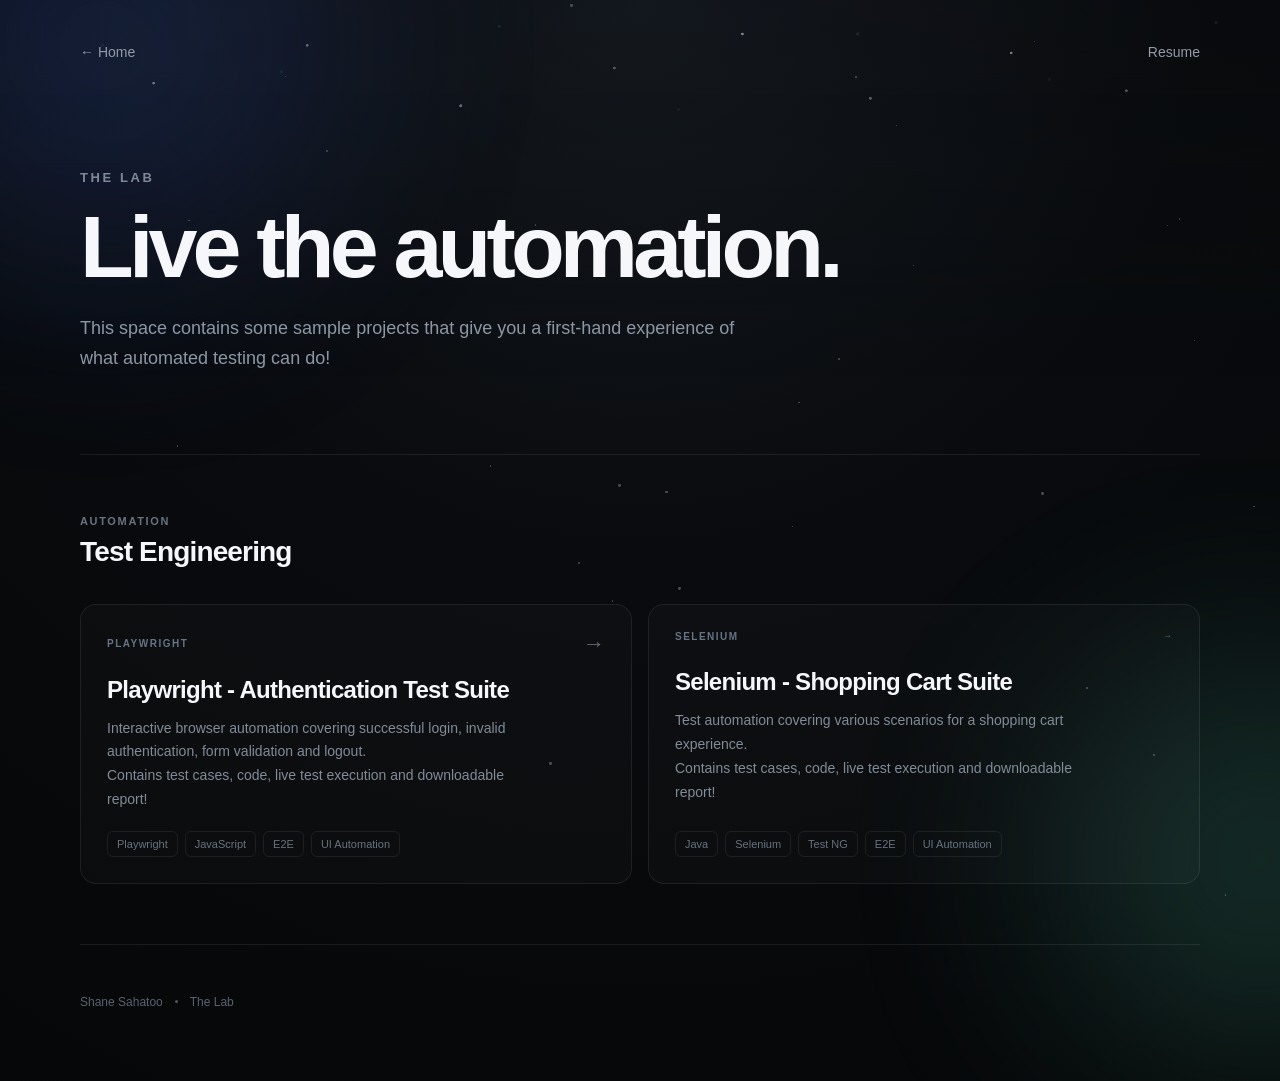
==== commit 293a0668: "Updates" ====
--- a/lab.html
+++ b/lab.html
@@ -90,7 +90,7 @@
         <div>
 
           <h3>
-            Playwright Demo - Authentication Test Suite
+            Playwright - Authentication Test Suite
           </h3>
 
           <p>
@@ -137,7 +137,7 @@
         <div>
 
           <h3>
-            Selenium Demo - Shopping Cart Suite
+            Selenium - Shopping Cart Suite
           </h3>
 
           <p>
@@ -155,7 +155,9 @@
 
           <span>Java</span>
           <span>Selenium</span>
-          <span>Page Objects</span>
+          <span>Test NG</span>
+          <span>E2E</span>
+          <span>UI Automation</span>
 
         </div>
 
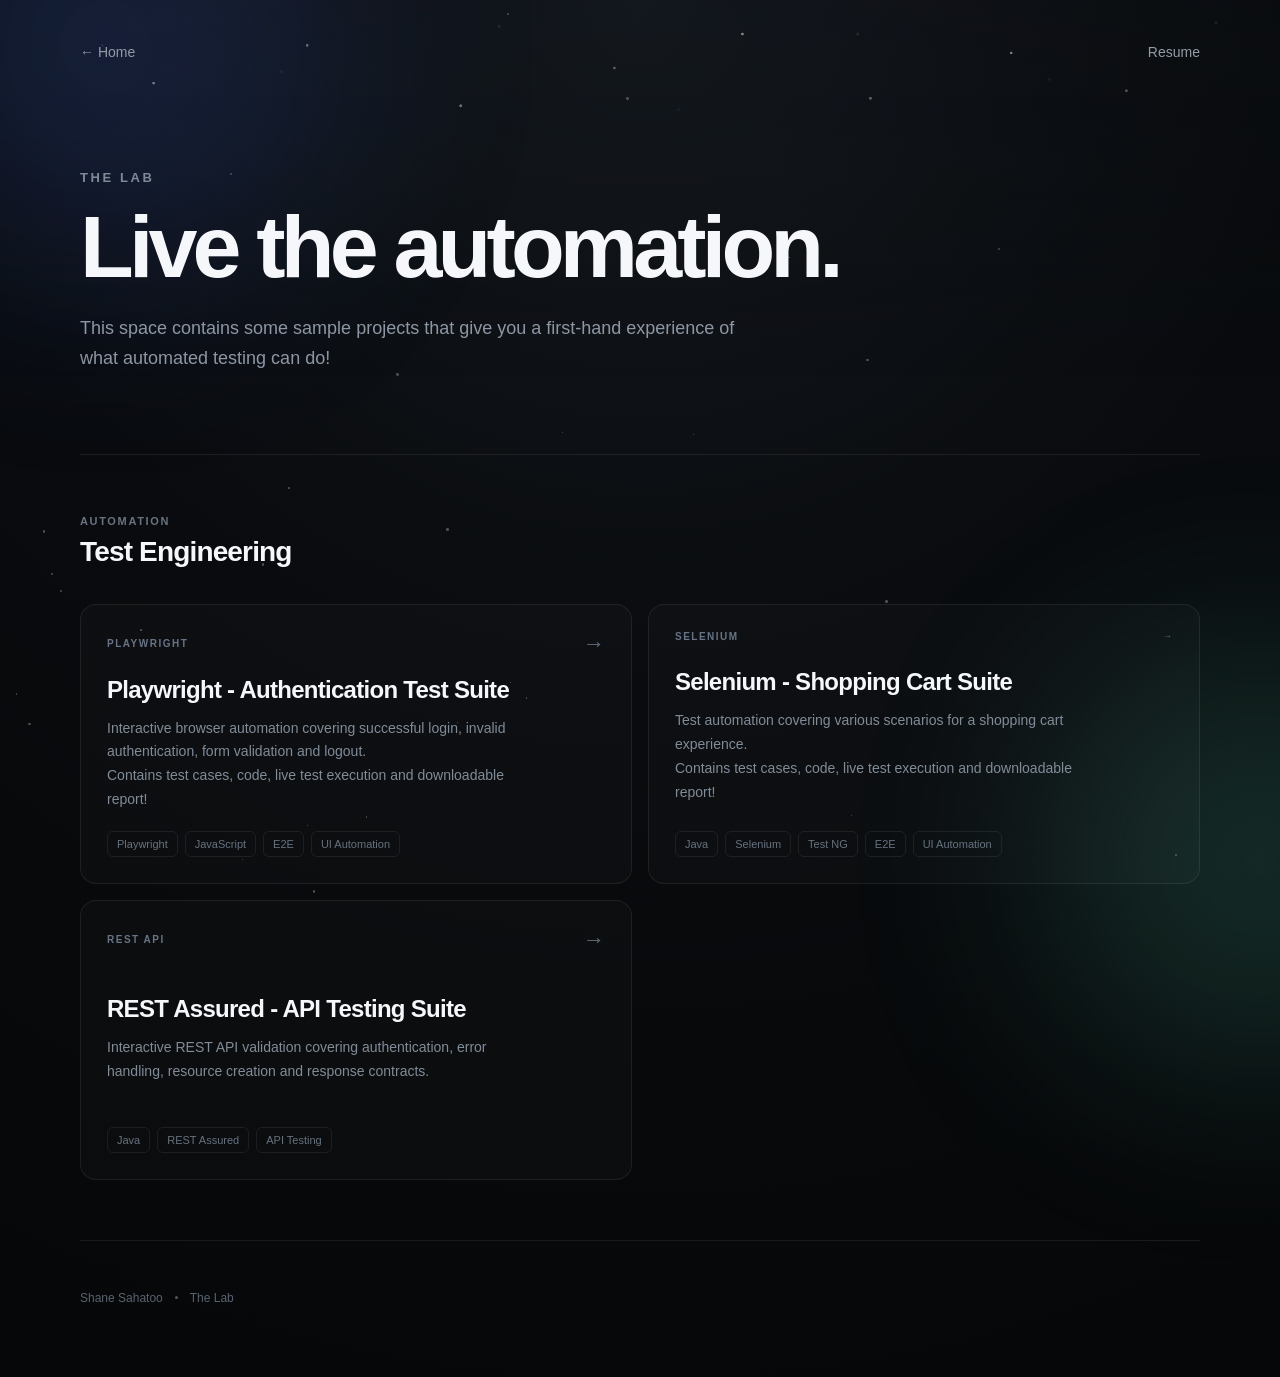
==== commit 67bf48d7: "Updates" ====
--- a/lab.html
+++ b/lab.html
@@ -162,6 +162,46 @@
         </div>
 
       </a>
+      <a
+              href="labs/api-testing.html"
+              class="lab-project-card"
+      >
+
+        <div class="project-card-top">
+
+        <span class="project-framework">
+            REST API
+        </span>
+
+          <span class="project-arrow">
+            →
+        </span>
+
+        </div>
+
+        <div>
+
+          <h3>
+            REST Assured - API Testing Suite
+          </h3>
+
+          <p>
+            Interactive REST API validation covering
+            authentication, error handling, resource
+            creation and response contracts.
+          </p>
+
+        </div>
+
+        <div class="project-tags">
+
+          <span>Java</span>
+          <span>REST Assured</span>
+          <span>API Testing</span>
+
+        </div>
+
+      </a>
 
     </div>
 
--- a/styles.css
+++ b/styles.css
@@ -2612,4 +2612,252 @@
         grid-template-columns: 1fr;
     }
 
+}
+
+/* =========================================================
+   API TESTING LAB
+========================================================= */
+
+.api-demo-grid {
+    display: grid;
+
+    grid-template-columns: repeat(2, 1fr);
+
+    gap: 16px;
+
+    margin-bottom: 18px;
+}
+
+
+.api-panel {
+    min-height: 390px;
+
+    padding: 22px;
+
+    border:
+        1px solid rgba(255,255,255,0.08);
+
+    border-radius: 14px;
+
+    background:
+        rgba(255,255,255,0.018);
+}
+
+
+.api-panel-header {
+    display: flex;
+
+    justify-content: space-between;
+
+    align-items: flex-start;
+
+    gap: 20px;
+
+    margin-bottom: 20px;
+}
+
+
+.api-panel-header h3 {
+    font-size: 16px;
+
+    font-weight: 550;
+}
+
+
+/* Request */
+
+.api-request-line {
+    display: grid;
+
+    grid-template-columns: 110px 1fr;
+
+    gap: 9px;
+
+    margin-bottom: 20px;
+}
+
+
+.api-request-line select {
+    min-height: 44px;
+
+    padding: 0 11px;
+
+    border:
+        1px solid rgba(255,255,255,0.1);
+
+    border-radius: 8px;
+
+    background: #0c0f13;
+
+    color: #c4cbd4;
+
+    font-size: 13px;
+
+    outline: none;
+}
+
+
+.api-field-group {
+    display: flex;
+
+    flex-direction: column;
+
+    gap: 8px;
+}
+
+
+.api-field-group label {
+    color: #747f8c;
+
+    font-size: 11px;
+}
+
+
+.api-field-group textarea {
+    width: 100%;
+
+    min-height: 190px;
+
+    resize: vertical;
+
+    padding: 15px;
+
+    border:
+        1px solid rgba(255,255,255,0.08);
+
+    border-radius: 9px;
+
+    background: #080a0c;
+
+    color: #aeb7c1;
+
+    font-family:
+        Consolas,
+        monospace;
+
+    font-size: 12px;
+
+    line-height: 1.6;
+
+    outline: none;
+}
+
+
+.api-send-button {
+    width: 100%;
+
+    margin-top: 16px;
+}
+
+
+/* Response */
+
+.api-response-status {
+    padding: 6px 9px;
+
+    border-radius: 999px;
+
+    background:
+        rgba(255,255,255,0.05);
+
+    color: #7c8794;
+
+    font-size: 11px;
+
+    font-weight: 600;
+}
+
+
+.api-response-status.success {
+    background:
+        rgba(70,200,130,0.1);
+
+    color: #6bd398;
+}
+
+
+.api-response-status.warning {
+    background:
+        rgba(230,165,70,0.1);
+
+    color: #dda75e;
+}
+
+
+.api-response-status.error {
+    background:
+        rgba(220,80,80,0.1);
+
+    color: #da8585;
+}
+
+
+.api-response-meta {
+    display: flex;
+
+    flex-wrap: wrap;
+
+    gap: 18px;
+
+    margin-bottom: 18px;
+
+    color: #697582;
+
+    font-size: 11px;
+}
+
+
+.api-response-meta strong {
+    color: #a3adb8;
+
+    font-weight: 500;
+}
+
+
+.api-response-body {
+    min-height: 250px;
+
+    margin: 0;
+
+    padding: 18px;
+
+    overflow-x: auto;
+
+    border:
+        1px solid rgba(255,255,255,0.06);
+
+    border-radius: 9px;
+
+    background: #080a0c;
+}
+
+
+.api-response-body code {
+    color: #abb5c0;
+
+    font-family:
+        Consolas,
+        monospace;
+
+    font-size: 12px;
+
+    line-height: 1.7;
+}
+
+
+.api-test-runner {
+    min-height: auto;
+}
+
+
+@media (max-width: 800px) {
+
+    .api-demo-grid {
+        grid-template-columns: 1fr;
+    }
+
+    .api-request-line {
+        grid-template-columns: 1fr;
+    }
+
 }
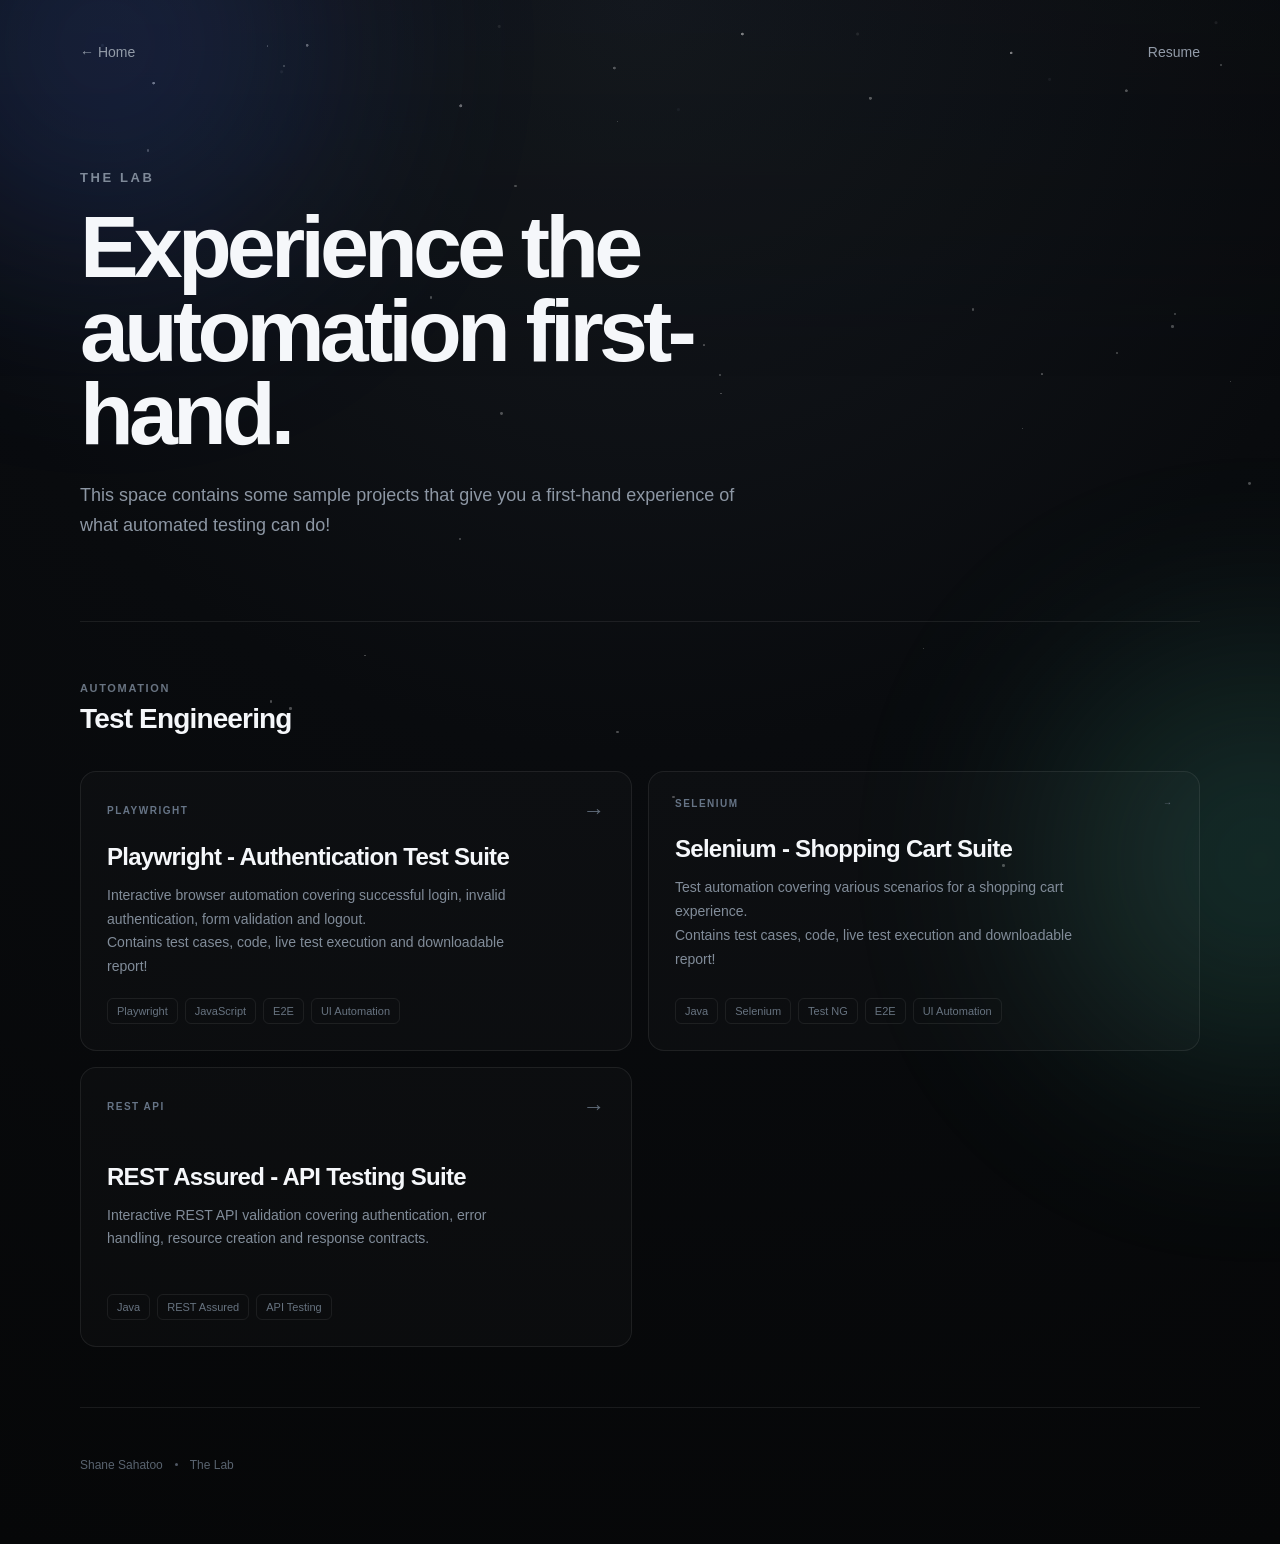
==== commit e7faf2da: "Updates" ====
--- a/lab.html
+++ b/lab.html
@@ -42,7 +42,7 @@
     </p>
 
     <h1 class="lab-title">
-      Live the automation.
+      Experience the automation first-hand.
     </h1>
 
     <p class="lab-description">
--- a/styles.css
+++ b/styles.css
@@ -2860,4 +2860,565 @@
         grid-template-columns: 1fr;
     }
 
+}
+
+/* =========================================================
+   EXPANDABLE RESUME EXPERIENCE
+========================================================= */
+
+.resume-expandable {
+    border-top: 1px solid rgba(255, 255, 255, 0.075);
+
+    transition:
+        background 0.25s ease,
+        border-color 0.25s ease;
+}
+
+
+.resume-expandable:last-child {
+    border-bottom: 1px solid rgba(255, 255, 255, 0.075);
+}
+
+
+.resume-expandable:hover {
+    background:
+        rgba(255, 255, 255, 0.012);
+}
+
+
+.experience-summary {
+    padding: 26px 4px;
+
+    cursor: pointer;
+
+    list-style: none;
+}
+
+
+.experience-summary::-webkit-details-marker {
+    display: none;
+}
+
+
+.experience-summary::marker {
+    display: none;
+}
+
+
+.experience-summary-main {
+    display: flex;
+
+    justify-content: space-between;
+
+    align-items: flex-start;
+
+    gap: 30px;
+}
+
+
+.experience-company {
+    margin: 0 0 5px;
+
+    color: #7e8996;
+
+    font-size: 10px;
+
+    font-weight: 600;
+
+    letter-spacing: 0.14em;
+
+    text-transform: uppercase;
+}
+
+
+.experience-summary h3 {
+    margin: 0;
+
+    color: #e5e8ec;
+
+    font-size: 20px;
+
+    font-weight: 500;
+
+    line-height: 1.35;
+}
+
+
+.experience-date {
+    margin: 7px 0 0;
+
+    color: #68727e;
+
+    font-size: 11px;
+}
+
+
+.experience-preview {
+    max-width: 790px;
+
+    margin: 17px 0 0;
+
+    color: #929ca7;
+
+    font-size: 13px;
+
+    line-height: 1.75;
+}
+
+
+.expand-indicator {
+    flex-shrink: 0;
+
+    width: 35px;
+    height: 35px;
+
+    display: flex;
+    align-items: center;
+    justify-content: center;
+
+    border:
+        1px solid rgba(255, 255, 255, 0.09);
+
+    border-radius: 50%;
+
+    color: #9ca6b1;
+
+    font-size: 0;
+
+    transition:
+        transform 0.3s ease,
+        background 0.3s ease,
+        border-color 0.3s ease;
+}
+
+.expand-indicator::before {
+    content: "+";
+
+    display: block;
+
+    font-size: 20px;
+    font-weight: 300;
+
+    line-height: 1;
+
+    transform: translateY(-1px);
+}
+
+.resume-expandable[open] .expand-indicator {
+    transform: rotate(45deg);
+
+    background:
+        rgba(255, 255, 255, 0.045);
+}
+
+
+.resume-expandable:hover .expand-indicator {
+    border-color:
+        rgba(255, 255, 255, 0.16);
+
+    background:
+        rgba(255, 255, 255, 0.035);
+}
+
+
+.resume-expandable[open] .expand-indicator {
+    transform:
+        rotate(45deg);
+
+    background:
+        rgba(255, 255, 255, 0.045);
+}
+
+
+.experience-expanded {
+    max-width: 850px;
+
+    padding:
+        0 6px 30px;
+
+    animation:
+        resumeExpand 0.3s ease;
+}
+
+
+.experience-expanded ul {
+    margin: 0;
+
+    padding-left: 21px;
+}
+
+
+.experience-expanded li {
+    margin-bottom: 11px;
+
+    padding-left: 5px;
+
+    color: #a0a9b3;
+
+    font-size: 13px;
+
+    line-height: 1.7;
+}
+
+
+.experience-expanded li::marker {
+    color: #687582;
+}
+
+
+@keyframes resumeExpand {
+
+    from {
+        opacity: 0;
+        transform: translateY(-5px);
+    }
+
+    to {
+        opacity: 1;
+        transform: translateY(0);
+    }
+
+}
+
+
+@media (max-width: 650px) {
+
+    .experience-summary {
+        padding:
+            22px 0;
+    }
+
+
+    .experience-summary-main {
+        gap: 15px;
+    }
+
+
+    .experience-summary h3 {
+        font-size: 17px;
+    }
+
+
+    .experience-preview {
+        font-size: 12px;
+
+        line-height: 1.65;
+    }
+
+
+    .expand-indicator {
+        width: 31px;
+
+        height: 31px;
+
+        font-size: 18px;
+    }
+
+
+    .experience-expanded {
+        padding-bottom: 25px;
+    }
+
+
+    .experience-expanded li {
+        font-size: 12px;
+    }
+
+}
+
+.resume-section-heading {
+    margin-top: -15px;
+    margin-bottom: 34px;
+}
+
+.experience-tags {
+    display: flex;
+    flex-wrap: wrap;
+
+    gap: 7px;
+
+    margin-top: 17px;
+}
+
+.experience-tags span {
+    padding:
+        6px 9px;
+
+    border:
+        1px solid rgba(255, 255, 255, 0.07);
+
+    border-radius: 6px;
+
+    background:
+        rgba(255, 255, 255, 0.025);
+
+    color: #87929e;
+
+    font-size: 10px;
+
+    font-weight: 500;
+
+    letter-spacing: 0.02em;
+
+    transition:
+        background 0.2s ease,
+        border-color 0.2s ease,
+        color 0.2s ease;
+}
+
+.resume-expandable:hover .experience-tags span {
+    border-color:
+        rgba(255, 255, 255, 0.1);
+
+    color: #9ba5b0;
+}
+
+@media (max-width: 650px) {
+
+    .experience-tags {
+        gap: 5px;
+        margin-top: 14px;
+    }
+
+    .experience-tags span {
+        padding:
+            5px 7px;
+
+        font-size: 9px;
+    }
+
+}
+
+@media (max-width: 650px) {
+
+    .skills-grid,
+    .credentials-grid {
+        grid-template-columns: 1fr;
+        gap: 10px;
+    }
+
+    .skill-card,
+    .credential-card {
+        padding: 14px 16px;
+        border-radius: 10px;
+    }
+
+    .skill-card h3,
+    .credential-card h3 {
+        font-size: 14px;
+        margin-bottom: 7px;
+    }
+
+    .skill-card p,
+    .credential-card p {
+        font-size: 11px;
+        line-height: 1.55;
+    }
+
+    .resume-section {
+        margin-bottom: 48px;
+    }
+
+    .resume-section-heading {
+        margin-bottom: 22px;
+    }
+
+    .resume-section-heading h2 {
+        font-size: 22px;
+    }
+
+}
+
+@media (max-width: 650px) {
+
+    .education-grid {
+        grid-template-columns: 1fr;
+        gap: 10px;
+    }
+
+    .education-card {
+        padding: 14px 16px;
+        min-height: auto;
+    }
+
+    .education-card h3 {
+        font-size: 14px;
+    }
+
+    .education-card p {
+        font-size: 11px;
+        line-height: 1.55;
+    }
+
+}
+
+@media (max-width: 650px) {
+
+    .skill-card,
+    .credential-card,
+    .education-card {
+        min-height: 0;
+        height: auto;
+    }
+
+}
+
+.campfire-scene {
+    position: fixed;
+
+    inset: 0;
+
+    z-index: -3;
+
+    background-image:
+        linear-gradient(
+            rgba(5, 8, 12, 0.15),
+            rgba(5, 8, 12, 0.35)
+        ),
+        url("images/campfire.png");
+
+    background-size: cover;
+
+    background-position:
+        center bottom;
+
+    background-repeat: no-repeat;
+
+    opacity: 0.48;
+
+    pointer-events: none;
+}
+
+.campfire-scene::after {
+    content: "";
+
+    position: absolute;
+
+    left: 50%;
+    bottom: 5%;
+
+    width: 240px;
+    height: 170px;
+
+    transform:
+        translateX(-50%);
+
+    border-radius: 50%;
+
+    background:
+        radial-gradient(
+            circle,
+            rgba(255, 155, 70, 0.16),
+            rgba(255, 120, 50, 0.07) 45%,
+            transparent 72%
+        );
+
+    filter: blur(18px);
+
+    animation:
+        fireGlow 4s ease-in-out infinite;
+
+    pointer-events: none;
+}
+
+@keyframes fireGlow {
+
+    0%,
+    100% {
+        opacity: 0.6;
+        transform:
+            translateX(-50%)
+            scale(0.96);
+    }
+
+    50% {
+        opacity: 1;
+        transform:
+            translateX(-50%)
+            scale(1.04);
+    }
+
+}
+
+.campfire-embers {
+    position: fixed;
+
+    inset: 0;
+
+    z-index: -2;
+
+    overflow: hidden;
+
+    pointer-events: none;
+}
+
+
+.campfire-ember {
+    position: absolute;
+
+    width: 3px;
+    height: 3px;
+
+    border-radius: 50%;
+
+    background:
+        rgba(255, 170, 90, 0.75);
+
+    box-shadow:
+        0 0 6px
+        rgba(255, 140, 60, 0.5);
+
+    animation:
+        emberRise linear infinite;
+}
+
+
+@keyframes emberRise {
+
+    0% {
+        transform:
+            translate(
+                0,
+                0
+            );
+
+        opacity: 0;
+    }
+
+    12% {
+        opacity: 0.6;
+    }
+
+    70% {
+        opacity: 0.35;
+    }
+
+    100% {
+        transform:
+            translate(
+                25px,
+                -260px
+            );
+
+        opacity: 0;
+    }
+
+}
+
+@media (max-width: 650px) {
+
+    .campfire-scene {
+        display: block;
+        background-size: cover;
+        background-position: 58% bottom;
+        background-repeat: no-repeat;
+        opacity: 0.42;
+    }
+
+    .campfire-scene::after {
+        width: 180px;
+        height: 130px;
+        bottom: 4%;
+    }
+
 }
